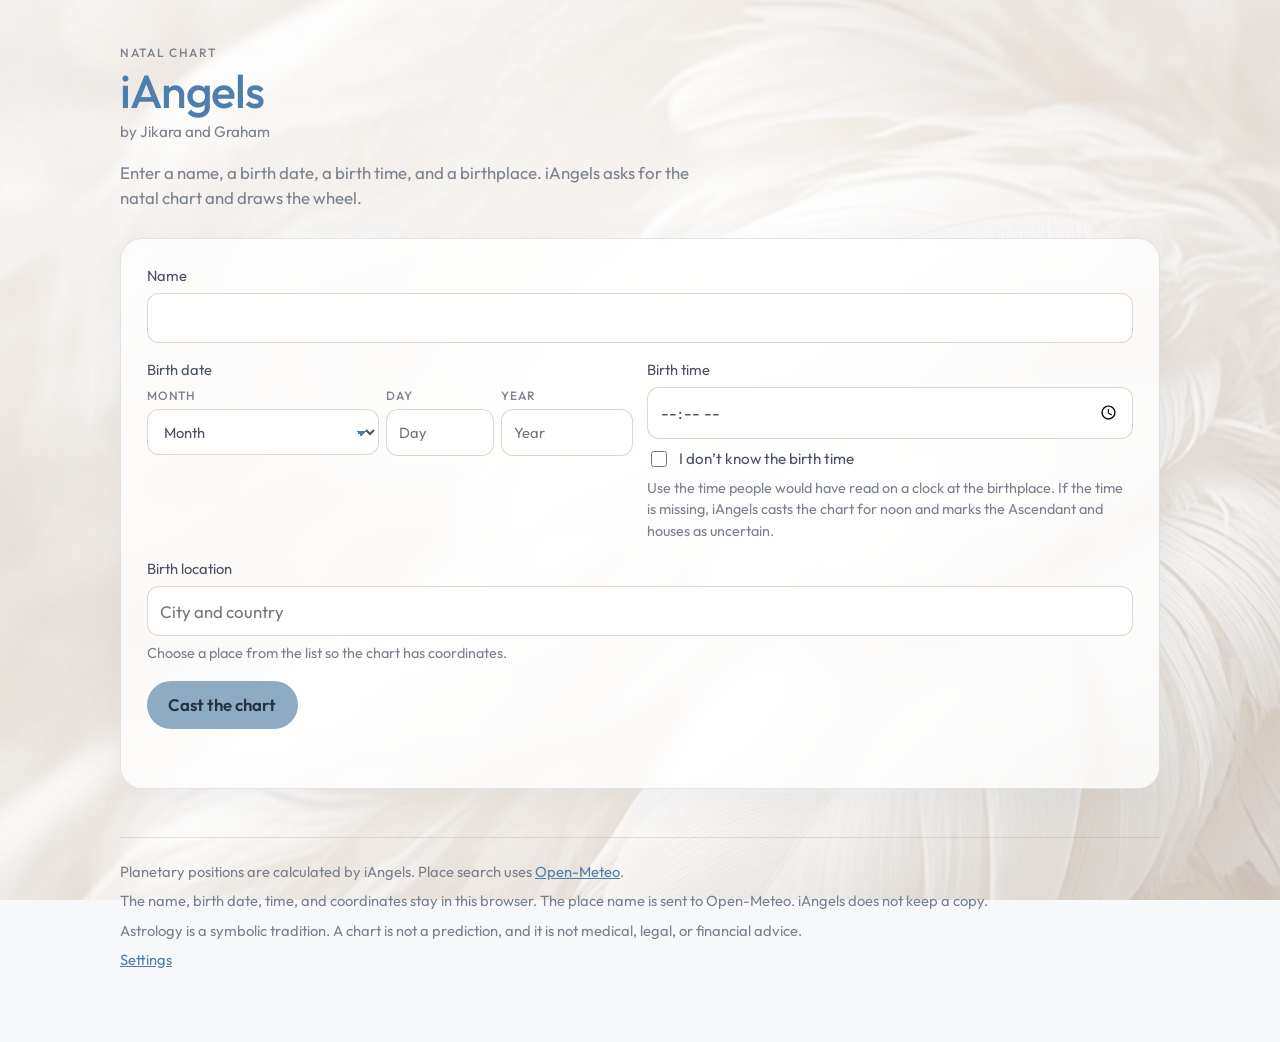
==== index.html @ 9ff57627 "Add eastern or western timing and a settings page. Western stays the default and keeps the seasonal " ====
<!DOCTYPE html>
<html lang="en">
<head>
  <meta charset="utf-8">
  <meta name="viewport" content="width=device-width, initial-scale=1">
  <title>iAngels</title>
  <meta name="description" content="iAngels casts a natal chart from a name, birth date, birth time, and birthplace.">
  <meta name="theme-color" content="#f7f8fa">
  <link rel="icon" href="favicon.svg" type="image/svg+xml">
  <link rel="preconnect" href="https://fonts.googleapis.com">
  <link rel="preconnect" href="https://fonts.gstatic.com" crossorigin>
  <link href="https://fonts.googleapis.com/css2?family=Outfit:wght@400;500;600&display=swap" rel="stylesheet">
  <link rel="stylesheet" href="styles.css">
</head>
<body>
  <div class="sky" aria-hidden="true"></div>
  <div class="page">
    <header class="mast">
      <p class="eyebrow">Natal chart</p>
      <h1>iAngels</h1>
      <p class="byline">by Jikara and Graham</p>
      <p class="lede">Enter a name, a birth date, a birth time, and a birthplace. iAngels asks for the natal chart and draws the wheel.</p>
    </header>

    <main>
      <form id="chart-form" class="panel no-print">
        <div class="field">
          <label for="name">Name</label>
          <input id="name" name="name" type="text" autocomplete="name" maxlength="80" required>
        </div>

        <div class="when">
          <div class="field">
            <div class="label" id="date-label">Birth date</div>
            <div class="date-parts" role="group" aria-labelledby="date-label">
              <label>
                <span>Month</span>
                <select id="month" name="month" autocomplete="bday-month" required>
                  <option value="">Month</option>
                  <option value="1">January</option>
                  <option value="2">February</option>
                  <option value="3">March</option>
                  <option value="4">April</option>
                  <option value="5">May</option>
                  <option value="6">June</option>
                  <option value="7">July</option>
                  <option value="8">August</option>
                  <option value="9">September</option>
                  <option value="10">October</option>
                  <option value="11">November</option>
                  <option value="12">December</option>
                </select>
              </label>
              <label>
                <span>Day</span>
                <input id="day" name="day" type="text" inputmode="numeric" autocomplete="bday-day" maxlength="2" placeholder="Day" required>
              </label>
              <label>
                <span>Year</span>
                <input id="year" name="year" type="text" inputmode="numeric" autocomplete="bday-year" maxlength="4" placeholder="Year" required>
              </label>
            </div>
          </div>
          <div class="field">
            <label for="time">Birth time</label>
            <input id="time" name="time" type="time" required>
            <label class="check" for="time-unknown">
              <input id="time-unknown" type="checkbox">
              <span>I don’t know the birth time</span>
            </label>
            <p class="hint">Use the time people would have read on a clock at the birthplace. If the time is missing, iAngels casts the chart for noon and marks the Ascendant and houses as uncertain.</p>
          </div>
        </div>

        <div class="field">
          <label for="place">Birth location</label>
          <div class="combo">
            <input id="place" name="place" type="search" autocomplete="off" role="combobox" aria-expanded="false" aria-controls="place-list" aria-autocomplete="list" placeholder="City and country" required>
            <ul id="place-list" class="place-list" role="listbox" hidden></ul>
          </div>
          <p class="hint" id="place-picked">Choose a place from the list so the chart has coordinates.</p>
        </div>

        <div class="actions">
          <button class="primary" type="submit" id="cast">Cast the chart</button>
        </div>
        <p id="status" class="status" role="status"></p>
      </form>

      <section id="reading" class="reading" hidden></section>
    </main>

    <footer>
      <p id="credit">Planetary positions are calculated by iAngels. Place search uses <a href="https://open-meteo.com/">Open-Meteo</a>.</p>
      <p id="privacy">The name, birth date, time, and coordinates stay in this browser. The place name is sent to Open-Meteo. iAngels does not keep a copy.</p>
      <p>Astrology is a symbolic tradition. A chart is not a prediction, and it is not medical, legal, or financial advice.</p>
      <p><a href="admin/">Settings</a></p>
    </footer>
  </div>
  <noscript>
    <p>iAngels needs JavaScript to request a chart.</p>
  </noscript>
  <script src="params.js"></script>
  <script src="settings.js"></script>
  <script src="astronomy.browser.min.js"></script>
  <script src="chart.js"></script>
  <script src="app.js"></script>
</body>
</html>
---- styles.css ----
/* Folded-wings theme. Calm blue, sans-serif, a faint feather photograph. */
:root {
  --sky: #f7f8fa;
  --cloud: rgba(255, 255, 255, 0.8);
  --ink: #4a5160;
  --ink-soft: #7a818c;
  --halo: #4d7eae;
  --halo-bright: #d5e4f0;
  --halo-deep: #8eabc4;
  --line: rgba(120, 130, 145, 0.2);
  --danger: #9a4540;
  --paper: #fffaf3;
  --blush: #f6e6de;
  --veil: rgba(255, 255, 255, 0.9);
  color-scheme: light;
}

* { box-sizing: border-box; }

[hidden] { display: none !important; }

html { scroll-behavior: smooth; }

body {
  margin: 0;
  min-height: 100vh;
  background: var(--sky);
  color: var(--ink);
  font-family: Outfit, "Avenir Next", "Segoe UI", sans-serif;
  font-size: 1.05rem;
  line-height: 1.5;
}

.sky {
  position: fixed;
  inset: 0;
  pointer-events: none;
  background:
    radial-gradient(ellipse at 50% 36%, rgba(255, 255, 255, 0.86) 0%, rgba(255, 255, 255, 0.42) 50%, rgba(255, 255, 255, 0.18) 100%),
    url("wings.jpg") center 40% / cover no-repeat;
}

.page {
  position: relative;
  width: min(1040px, calc(100% - 2rem));
  margin: 0 auto;
  padding: 2.75rem 0 4rem;
}

.mast { max-width: 40rem; margin-bottom: 1.75rem; }

.eyebrow {
  margin: 0 0 0.35rem;
  color: var(--ink-soft);
  letter-spacing: 0.14em;
  text-transform: uppercase;
  font-size: 0.75rem;
  font-weight: 500;
}

h1 {
  margin: 0;
  color: var(--halo);
  font-weight: 500;
  font-size: clamp(2.2rem, 6vw, 2.9rem);
  letter-spacing: -0.03em;
  line-height: 1;
}

.byline {
  margin: 0.45rem 0 0;
  color: var(--ink-soft);
  font-size: 0.95rem;
  font-weight: 400;
}

h2, h3, .sign-card h3 {
  font-weight: 500;
  letter-spacing: -0.02em;
  color: #3e4854;
}

.lede, .hint, figcaption, footer, .status {
  color: var(--ink-soft);
}

.lede { margin: 1rem 0 0; max-width: 38rem; }

.panel {
  background: var(--cloud);
  border: 1px solid var(--line);
  border-radius: 22px;
  padding: clamp(1.1rem, 2vw, 1.6rem);
  box-shadow: 0 12px 36px rgba(80, 100, 120, 0.06);
  backdrop-filter: blur(10px);
}

.field { margin: 0 0 1rem; position: relative; }

label,
.label {
  display: block;
  margin-bottom: 0.35rem;
  font-size: 0.92rem;
  color: var(--ink);
}

input[type="text"],
input[type="search"],
input[type="time"],
select {
  width: 100%;
  background: var(--veil);
  color: var(--ink);
  border: 1px solid rgba(141, 107, 56, 0.28);
  border-radius: 12px;
  padding: 0.72rem 0.75rem;
  font: inherit;
}

select {
  padding-right: 1.8rem;
  background-image:
    linear-gradient(45deg, transparent 50%, var(--halo) 50%),
    linear-gradient(135deg, var(--halo) 50%, transparent 50%);
  background-position: calc(100% - 1.05rem) 55%, calc(100% - 0.72rem) 55%;
  background-size: 0.32rem 0.32rem, 0.32rem 0.32rem;
  background-repeat: no-repeat;
}

.date-parts {
  display: grid;
  grid-template-columns: minmax(0, 1.5fr) minmax(4.2rem, 0.7fr) minmax(5rem, 0.85fr);
  gap: 0.45rem;
}

.date-parts label {
  margin: 0;
  min-width: 0;
}

.date-parts label span {
  display: block;
  margin-bottom: 0.28rem;
  color: var(--ink-soft);
  font-size: 0.75rem;
  font-weight: 500;
  letter-spacing: 0.08em;
  text-transform: uppercase;
}

input:focus-visible,
select:focus-visible,
button:focus-visible,
a:focus-visible {
  outline: 2px solid var(--halo);
  outline-offset: 2px;
}

.when {
  display: grid;
  grid-template-columns: 1fr 1fr;
  gap: 0.9rem;
}

.check {
  display: flex;
  gap: 0.55rem;
  align-items: center;
  margin-top: 0.55rem;
  font-size: 0.95rem;
}

.check input {
  width: 1rem;
  height: 1rem;
  accent-color: var(--halo);
}

.hint { margin: 0.45rem 0 0; font-size: 0.9rem; }

.combo { position: relative; }

.place-list {
  position: absolute;
  z-index: 5;
  left: 0;
  right: 0;
  top: calc(100% + 0.25rem);
  margin: 0;
  padding: 0.3rem;
  list-style: none;
  background: #fffdf9;
  border: 1px solid rgba(141, 107, 56, 0.28);
  border-radius: 14px;
  box-shadow: 0 16px 36px rgba(80, 100, 120, 0.1);
  max-height: 16rem;
  overflow: auto;
}

.place-list button {
  width: 100%;
  text-align: left;
  background: transparent;
  color: var(--ink);
  border: 0;
  border-radius: 10px;
  padding: 0.55rem 0.65rem;
  font: inherit;
  cursor: pointer;
}

.place-list button small {
  display: block;
  color: var(--ink-soft);
  font-size: 0.82rem;
}

.place-list button[aria-selected="true"],
.place-list button:hover {
  background: rgba(77, 126, 174, 0.14);
}

.place-note {
  margin: 0;
  padding: 0.55rem 0.65rem;
  color: var(--ink-soft);
}

.choices {
  display: grid;
  gap: 0.55rem;
  margin: 0 0 1.15rem;
  padding: 0;
  border: 0;
}

.choices legend {
  margin-bottom: 0.55rem;
  font-size: 0.92rem;
  color: var(--ink);
}

.choice {
  display: flex;
  gap: 0.7rem;
  align-items: flex-start;
  margin: 0;
  padding: 0.8rem 0.9rem;
  background: var(--veil);
  border: 1px solid rgba(141, 107, 56, 0.28);
  border-radius: 14px;
}

.choice input {
  width: 1rem;
  height: 1rem;
  margin-top: 0.28rem;
  accent-color: var(--halo);
}

.choice span { display: block; }

.choice strong {
  display: block;
  margin-bottom: 0.15rem;
  color: #3e4854;
  font-weight: 600;
}

.actions { margin-top: 0.4rem; display: flex; flex-wrap: wrap; gap: 0.8rem 1.2rem; align-items: center; }

.back-link { margin: 1.2rem 0 0; }

.primary {
  min-height: 2.8rem;
  padding: 0.7rem 1.35rem;
  background: #8eabc4;
  color: #243140;
  border: 0;
  border-radius: 999px;
  font: inherit;
  font-weight: 600;
  cursor: pointer;
  box-shadow: none;
}

.primary:hover { background: #7c9db8; }

.primary:disabled { opacity: 0.55; cursor: wait; }

.status { min-height: 1.3rem; margin: 0.8rem 0 0; }

.status.error { color: var(--danger); }

.reading {
  display: grid;
  gap: 2.4rem;
  margin-top: 2.6rem;
  min-width: 0;
}

.reading > * { min-width: 0; }

.reading h2 {
  margin: 0.15rem 0 0.4rem;
  max-width: 100%;
  font-size: clamp(1.7rem, 4vw, 2.3rem);
  line-height: 1.12;
  text-wrap: balance;
}

.reading-meta { margin: 0; color: var(--ink-soft); }

.warning {
  margin: 0.9rem 0 0;
  padding: 0.75rem 0.95rem;
  border-left: 3px solid var(--halo-deep);
  border-radius: 0 14px 14px 0;
  background: rgba(255, 248, 230, 0.82);
  color: var(--ink);
}

.big-three {
  display: grid;
  grid-template-columns: repeat(3, 1fr);
  gap: 1rem;
}

.sign-card {
  padding: 1.05rem 1rem 1.15rem;
  border: 1px solid var(--line);
  border-radius: 18px;
  background: rgba(255, 252, 247, 0.72);
  box-shadow: 0 10px 28px rgba(80, 100, 120, 0.06);
}

.sign-card .glyph {
  display: block;
  color: var(--halo);
  font-size: 1.8rem;
  line-height: 1;
}

.glyph, .sign-glyph, .planet-glyph {
  font-family: "Noto Sans Symbols 2", "Noto Sans Symbols", "Segoe UI Symbol", "DejaVu Sans", sans-serif;
}

.sign-card h3 {
  margin: 0.35rem 0 0.15rem;
  font-size: 1.7rem;
}

.sign-card .where { margin: 0 0 0.55rem; color: var(--halo); }

.sign-card p { margin: 0; }

.section h3 {
  margin: 0 0 0.7rem;
  font-size: 1.85rem;
}

.wheel-wrap {
  width: min(100%, 680px);
  margin: 0 auto;
  filter: drop-shadow(0 16px 28px rgba(140, 116, 74, 0.16));
}

.wheel-wrap svg { width: 100%; height: auto; display: block; }

.wheel-wrap text { font-family: Outfit, sans-serif; }

.sign-glyph { fill: #3a3126; font-size: 18px; }

.planet-glyph { fill: #2a231b; font-size: 16px; }

.planet-rx { fill: #8a3f28; }

.wheel-paper { fill: var(--paper); }

.sign-fire { fill: #f6e4d8; }

.sign-earth { fill: #e7ead8; }

.sign-air { fill: #e8e6f4; }

.sign-water { fill: #e3eef6; }

.wheel-line, .tick { stroke: #3a3126; fill: none; }

.wheel-line { stroke-width: 1; }

.tick { stroke-width: 1; }

.tick-major { stroke-width: 1.4; }

.house-line { stroke: rgba(42, 35, 27, 0.45); stroke-width: 1; }

.aspect { stroke-width: 1.35; }

.aspect-trine { stroke: #2f6b52; }

.aspect-sextile { stroke: #3e5c6e; }

.aspect-square { stroke: #9a4032; }

.aspect-opposition { stroke: #6e4560; }

.angle-label {
  fill: #6a5730;
  font-size: 11px;
  letter-spacing: 0.08em;
}

.house-num { fill: #6d6256; font-size: 11px; }

.hub { fill: var(--paper); stroke: #3a3126; stroke-width: 1; }

.hub-initials {
  fill: #2a231b;
  font-family: Outfit, "Segoe UI", sans-serif;
}

.legend {
  display: flex;
  flex-wrap: wrap;
  gap: 0.45rem 1.1rem;
  margin: 0.9rem 0 0;
  padding: 0;
  list-style: none;
  color: var(--ink-soft);
  font-size: 0.92rem;
}

.swatch {
  display: inline-block;
  width: 1.15rem;
  height: 0.16rem;
  margin-right: 0.35rem;
  vertical-align: middle;
}

.swatch.trine { background: #2f6b52; }
.swatch.sextile { background: #7f9aab; }
.swatch.square { background: #c46a58; }
.swatch.opposition { background: #b184a4; }

figcaption { margin-top: 0.85rem; }

.angles {
  display: grid;
  grid-template-columns: repeat(4, 1fr);
  gap: 0.85rem;
  margin-bottom: 0.9rem;
}

.angles h4 {
  margin: 0;
  font-family: Outfit, sans-serif;
  font-weight: 500;
  font-size: 0.75rem;
  letter-spacing: 0.08em;
  text-transform: uppercase;
  color: var(--ink-soft);
}

.angles p {
  margin: 0.2rem 0 0;
  font-family: Outfit, "Segoe UI", sans-serif;
  font-size: 1.25rem;
  color: var(--ink);
}

.ruler { margin: 0; }

.balance {
  display: grid;
  grid-template-columns: 1fr 1fr;
  gap: 1.25rem 2rem;
}

.balance h4 {
  margin: 0 0 0.45rem;
  font-family: Outfit, sans-serif;
  font-weight: 500;
  font-size: 0.78rem;
  letter-spacing: 0.08em;
  text-transform: uppercase;
  color: var(--ink-soft);
}

.summary { margin: 0 0 1rem; }

.meter-row {
  display: grid;
  grid-template-columns: 6.2rem 1fr 2rem;
  gap: 0.6rem;
  align-items: center;
  margin: 0.35rem 0;
}

.track {
  height: 0.42rem;
  background: rgba(141, 107, 56, 0.12);
  border-radius: 999px;
  overflow: hidden;
}

.fill { display: block; height: 100%; }

.fill.fire { background: #c46a45; }
.fill.earth { background: #8a8f58; }
.fill.air { background: #c4bdd4; }
.fill.water { background: #6e9aa0; }
.fill.cardinal { background: var(--halo-deep); }
.fill.fixed { background: #d9d0c0; }
.fill.mutable { background: #6e9aa0; }

.houses {
  display: grid;
  grid-template-columns: 1fr 1fr;
  gap: 0.15rem 1.5rem;
  margin: 0;
}

.houses div {
  display: grid;
  grid-template-columns: 3rem 1fr;
  gap: 0.7rem;
  padding: 0.45rem 0;
  border-bottom: 1px solid var(--line);
}

.houses dt { color: var(--halo); }

.houses dd { margin: 0; }

.table-wrap { overflow-x: auto; }

table { width: 100%; border-collapse: collapse; }

th, td {
  text-align: left;
  padding: 0.55rem 0.45rem;
  border-bottom: 1px solid var(--line);
  vertical-align: baseline;
}

th {
  font-size: 0.75rem;
  letter-spacing: 0.08em;
  text-transform: uppercase;
  font-weight: 500;
  color: var(--ink-soft);
}

.aspect-tools {
  display: flex;
  justify-content: space-between;
  gap: 1rem;
  align-items: end;
  flex-wrap: wrap;
}

.aspect-tools h3 { margin: 0; }

.tabs {
  display: flex;
  flex-wrap: wrap;
  gap: 0.4rem;
  margin-bottom: 0.9rem;
}

.tabs button {
  background: rgba(255, 252, 247, 0.55);
  color: var(--ink-soft);
  border: 1px solid var(--line);
  border-radius: 999px;
  padding: 0.45rem 0.85rem;
  font: inherit;
  cursor: pointer;
}

.tabs button[aria-selected="true"] {
  color: #243140;
  background: #8eabc4;
  border-color: transparent;
}

.prose p { margin: 0 0 0.8rem; }

.prose p:last-child { margin-bottom: 0; }

.note { margin: 0 0 0.8rem; color: var(--ink-soft); }

.key-dates, .events { list-style: none; margin: 1rem 0 0; padding: 0; }

.key-dates li, .events li {
  padding: 0.75rem 0;
  border-top: 1px solid var(--line);
}

.key-dates time, .events time {
  display: block;
  color: var(--halo);
  font-size: 0.85rem;
}

.key-dates strong, .events h4 {
  display: block;
  margin: 0.15rem 0;
  font-family: Outfit, "Segoe UI", sans-serif;
  font-weight: 520;
  font-size: 1.08rem;
  color: #3e4854;
}

.events h4 { margin-bottom: 0.25rem; }

.events p, .key-dates p { margin: 0; }

.text-button {
  background: none;
  border: 0;
  padding: 0;
  color: var(--halo);
  font: inherit;
  cursor: pointer;
  text-decoration: underline;
  text-underline-offset: 0.18em;
}

footer {
  margin-top: 3rem;
  padding-top: 1rem;
  border-top: 1px solid var(--line);
  font-size: 0.92rem;
}

footer p { margin: 0.45rem 0; }

a { color: var(--halo); }
a:hover { color: #243140; }

::selection {
  background: var(--halo-bright);
  color: #243140;
}

@media (max-width: 760px) {
  .when, .big-three, .balance, .houses, .angles {
    grid-template-columns: 1fr;
  }
  .angles { grid-template-columns: 1fr 1fr; }
  .primary { width: 100%; }
}

@media (prefers-reduced-motion: reduce) {
  html { scroll-behavior: auto; }
}

@media print {
  body { background: white; color: #1c1915; }
  .sky, .no-print { display: none !important; }
  .page { width: auto; padding: 0; }
  .panel, .sign-card { box-shadow: none; background: white; }
  a { color: inherit; }
  .sign-card, th, td, .houses div, .events li { border-color: #ddd; }
  .hint, figcaption, .note, .lede, footer, .status { color: #444; }
}
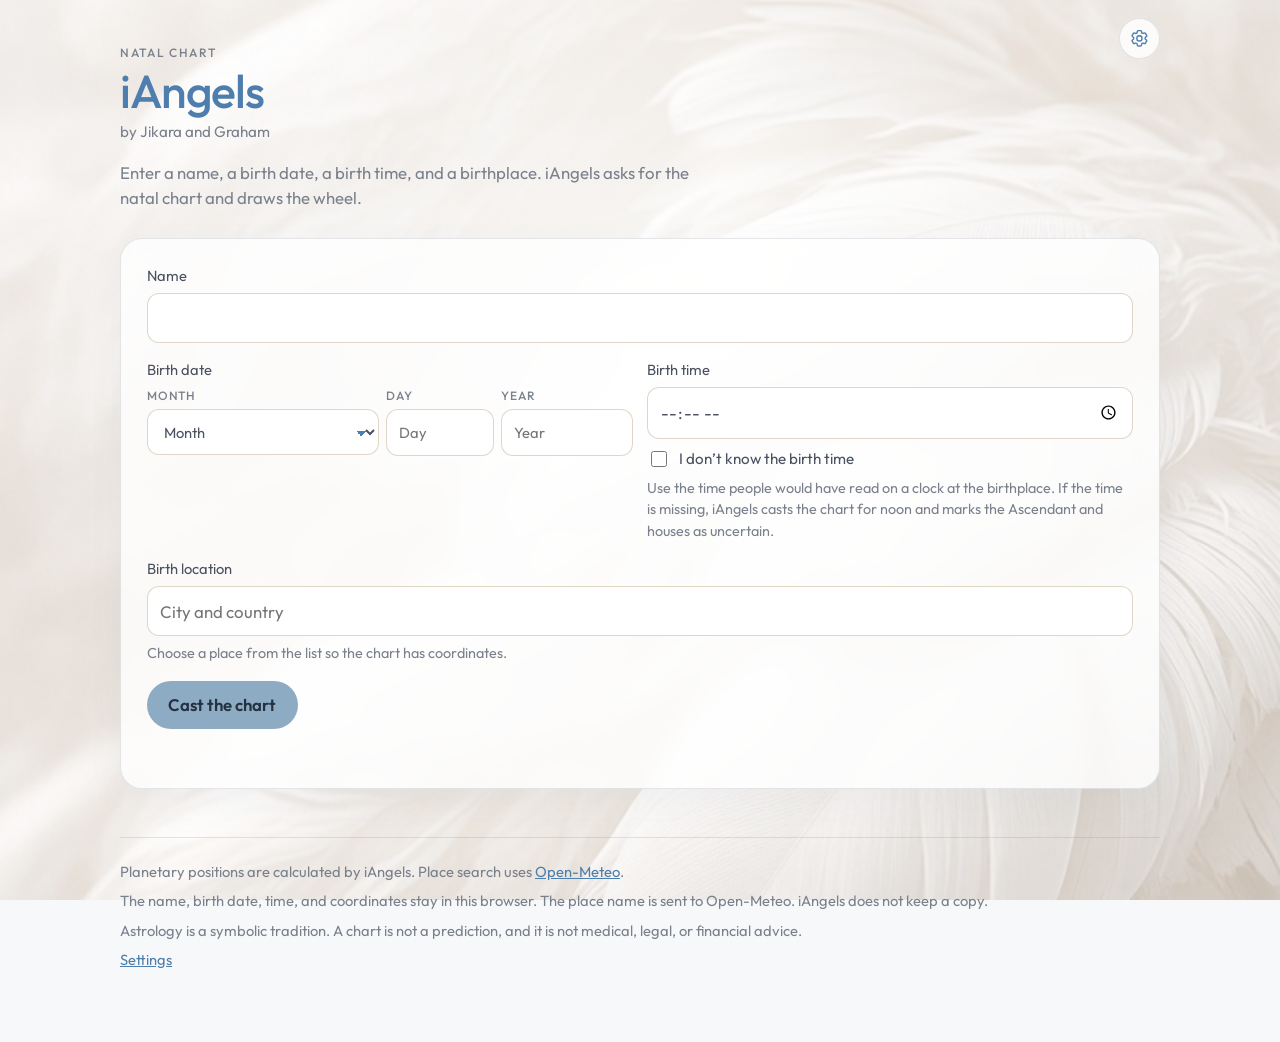
==== commit ba330c86: "Add a settings gear at the top right of the front page. The control opens the settings page. It stay" ====
--- a/index.html
+++ b/index.html
@@ -15,6 +15,12 @@
 <body>
   <div class="sky" aria-hidden="true"></div>
   <div class="page">
+    <a class="settings-link no-print" href="admin/" aria-label="Settings">
+      <svg viewBox="0 0 24 24" aria-hidden="true">
+        <path fill="none" stroke="currentColor" stroke-width="1.6" stroke-linecap="round" stroke-linejoin="round" d="M9.6 3.9c.1-.5.6-.9 1.1-.9h2.6c.6 0 1 .4 1.1.9l.2 1.3c.1.4.3.7.7.9.3.2.7.2 1.1.1l1.2-.4c.5-.2 1.1 0 1.4.5l1.3 2.2c.3.5.1 1.1-.3 1.4l-1 .8c-.3.2-.4.6-.4 1v.3c0 .4.1.7.4 1l1 .8c.4.4.5 1 .3 1.4l-1.3 2.2c-.3.5-.9.7-1.4.5l-1.2-.4c-.4-.2-.8-.1-1.1.1-.3.2-.6.5-.7.9l-.2 1.3c-.1.5-.5.9-1.1.9h-2.6c-.6 0-1-.4-1.1-.9l-.2-1.3c-.1-.4-.3-.7-.7-.9-.3-.2-.7-.2-1.1-.1l-1.2.4c-.5.2-1.1 0-1.4-.5l-1.3-2.2c-.3-.5-.1-1.1.3-1.4l1-.8c.3-.2.4-.6.4-1v-.3c0-.4-.1-.7-.4-1l-1-.8c-.4-.4-.5-1-.3-1.4l1.3-2.2c.3-.5.9-.7 1.4-.5l1.2.4c.4.2.8.1 1.1-.1.3-.2.6-.5.7-.9l.2-1.3Z"/>
+        <circle cx="12" cy="12" r="3" fill="none" stroke="currentColor" stroke-width="1.6"/>
+      </svg>
+    </a>
     <header class="mast">
       <p class="eyebrow">Natal chart</p>
       <h1>iAngels</h1>
--- a/styles.css
+++ b/styles.css
@@ -49,6 +49,25 @@
 
 .mast { max-width: 40rem; margin-bottom: 1.75rem; }
 
+.settings-link {
+  position: absolute;
+  top: 1.15rem;
+  right: 0;
+  display: grid;
+  place-items: center;
+  width: 2.55rem;
+  height: 2.55rem;
+  border-radius: 999px;
+  color: var(--halo);
+  background: rgba(255, 255, 255, 0.82);
+  border: 1px solid var(--line);
+  text-decoration: none;
+}
+
+.settings-link svg { width: 1.3rem; height: 1.3rem; }
+
+.settings-link:hover { background: #fff; color: #3d6794; }
+
 .eyebrow {
   margin: 0 0 0.35rem;
   color: var(--ink-soft);
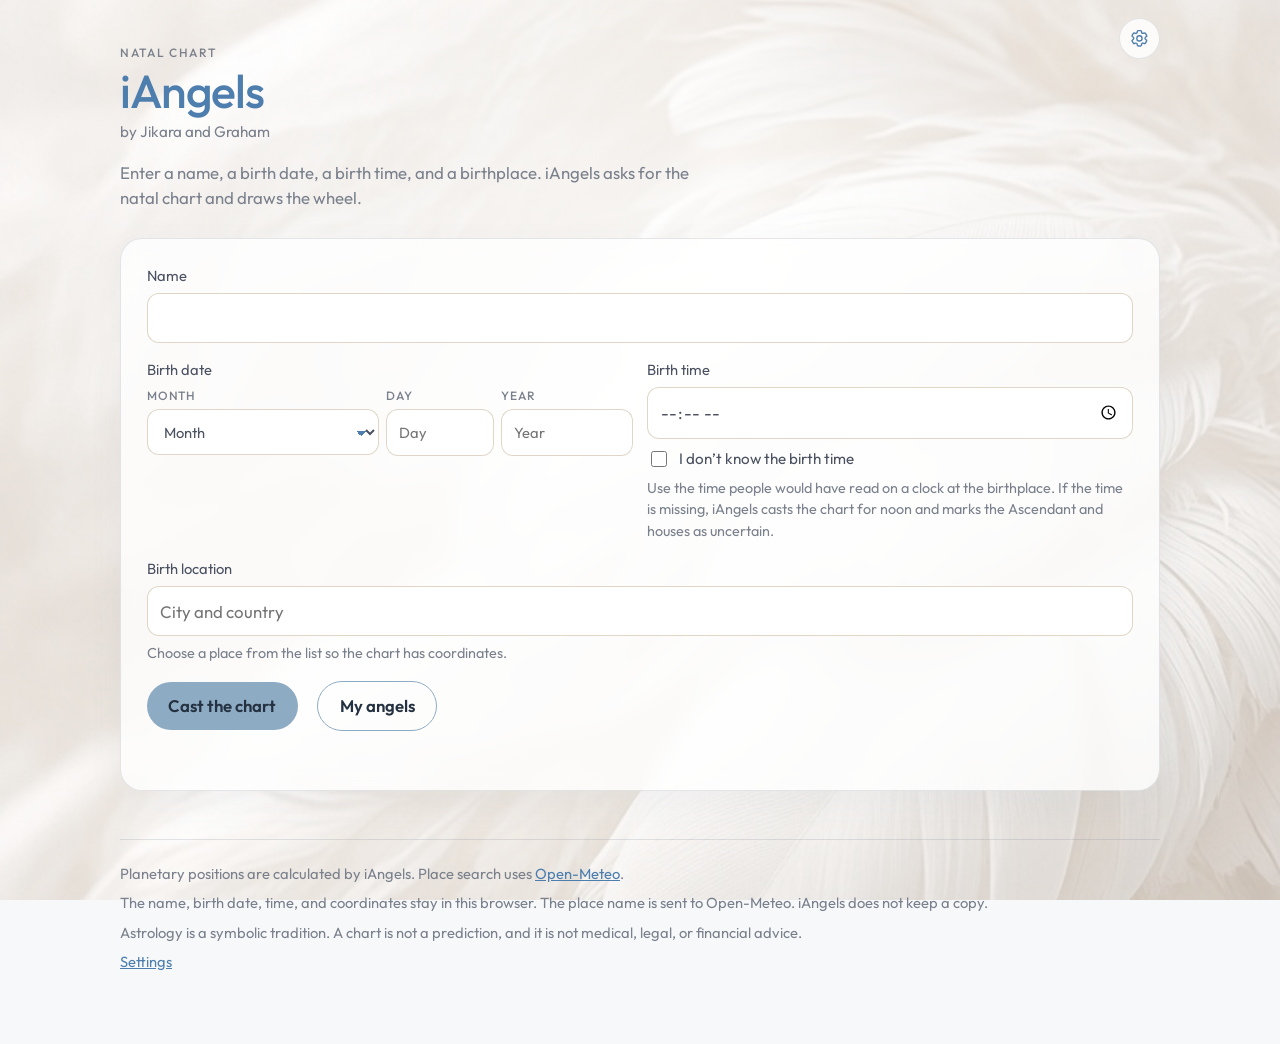
==== commit 341c50e4: "Show the three angels for the current date and time. My angels reads the spreadsheet from angels.jso" ====
--- a/index.html
+++ b/index.html
@@ -89,10 +89,12 @@
 
         <div class="actions">
           <button class="primary" type="submit" id="cast">Cast the chart</button>
+          <button class="secondary" type="button" id="my-angels">My angels</button>
         </div>
         <p id="status" class="status" role="status"></p>
       </form>
 
+      <section id="angels" class="reading" hidden></section>
       <section id="reading" class="reading" hidden></section>
     </main>
 
@@ -110,6 +112,7 @@
   <script src="settings.js"></script>
   <script src="astronomy.browser.min.js"></script>
   <script src="chart.js"></script>
+  <script src="angels.js"></script>
   <script src="app.js"></script>
 </body>
 </html>
--- a/styles.css
+++ b/styles.css
@@ -308,7 +308,41 @@
 
 .primary:disabled { opacity: 0.55; cursor: wait; }
 
+.secondary {
+  min-height: 2.8rem;
+  padding: 0.7rem 1.35rem;
+  background: transparent;
+  color: #243140;
+  border: 1px solid #8eabc4;
+  border-radius: 999px;
+  font: inherit;
+  font-weight: 600;
+  cursor: pointer;
+}
+
+.secondary:hover { background: rgba(142, 171, 196, 0.28); }
+
+.angel-card h3 { margin-top: 0.2rem; }
+
+.angel-card .number { margin: 0 0 0.35rem; color: var(--halo); }
+
+.angel-card .oil { margin-top: 0.45rem; }
+
+.angel-pair + .angel-pair { margin-top: 1rem; padding-top: 1rem; border-top: 1px solid var(--line); }
+
 .status { min-height: 1.3rem; margin: 0.8rem 0 0; }
+
+.timing-read { container-type: inline-size; }
+
+.timing-sheet {
+  display: block;
+  width: 100%;
+  height: calc(100cqw * 297 / 210 + 3rem);
+  margin: 0.4rem 0 0.2rem;
+  border: 1px solid var(--line);
+  border-radius: 14px;
+  background: #fff;
+}
 
 .status.error { color: var(--danger); }
 
@@ -671,7 +705,7 @@
     grid-template-columns: 1fr;
   }
   .angles { grid-template-columns: 1fr 1fr; }
-  .primary { width: 100%; }
+  .primary, .secondary { width: 100%; }
 }
 
 @media (prefers-reduced-motion: reduce) {
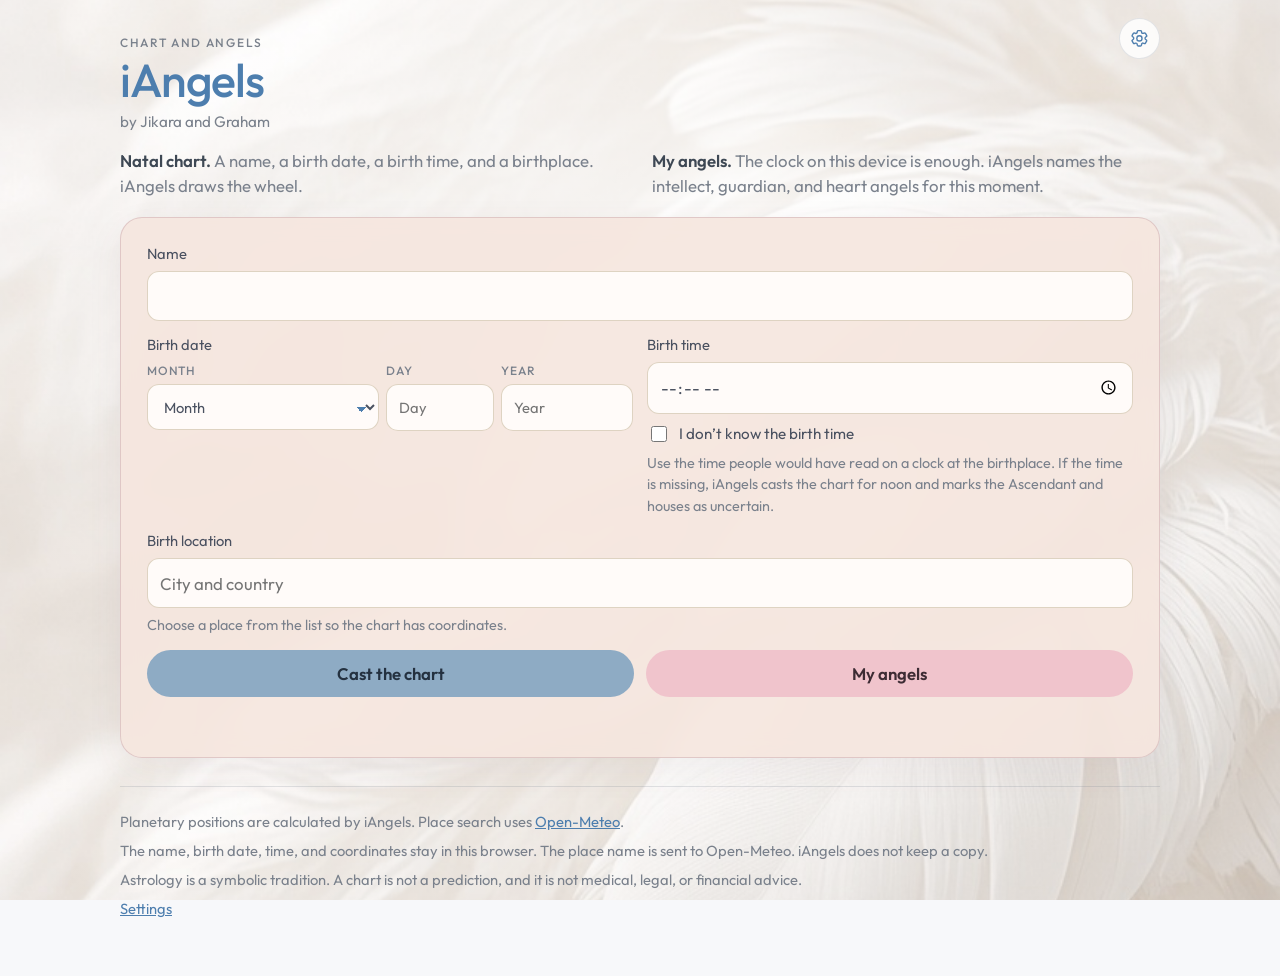
==== commit 131f8b88: "Give the chart and the angels equal weight on the opening page. The form takes a warm fill, and My a" ====
--- a/index.html
+++ b/index.html
@@ -4,7 +4,7 @@
   <meta charset="utf-8">
   <meta name="viewport" content="width=device-width, initial-scale=1">
   <title>iAngels</title>
-  <meta name="description" content="iAngels casts a natal chart from a name, birth date, birth time, and birthplace.">
+  <meta name="description" content="iAngels casts a natal chart, and names the intellect, guardian, and heart angels for this moment.">
   <meta name="theme-color" content="#f7f8fa">
   <link rel="icon" href="favicon.svg" type="image/svg+xml">
   <link rel="preconnect" href="https://fonts.googleapis.com">
@@ -22,10 +22,13 @@
       </svg>
     </a>
     <header class="mast">
-      <p class="eyebrow">Natal chart</p>
+      <p class="eyebrow">Chart and angels</p>
       <h1>iAngels</h1>
       <p class="byline">by Jikara and Graham</p>
-      <p class="lede">Enter a name, a birth date, a birth time, and a birthplace. iAngels asks for the natal chart and draws the wheel.</p>
+      <div class="ways">
+        <p><strong>Natal chart.</strong> A name, a birth date, a birth time, and a birthplace. iAngels draws the wheel.</p>
+        <p><strong>My angels.</strong> The clock on this device is enough. iAngels names the intellect, guardian, and heart angels for this moment.</p>
+      </div>
     </header>
 
     <main>
--- a/styles.css
+++ b/styles.css
@@ -44,10 +44,10 @@
   position: relative;
   width: min(1040px, calc(100% - 2rem));
   margin: 0 auto;
-  padding: 2.75rem 0 4rem;
-}
-
-.mast { max-width: 40rem; margin-bottom: 1.75rem; }
+  padding: 2.1rem 0 3rem;
+}
+
+.mast { margin-bottom: 1.15rem; }
 
 .settings-link {
   position: absolute;
@@ -105,16 +105,33 @@
 
 .lede { margin: 1rem 0 0; max-width: 38rem; }
 
+.ways {
+  display: grid;
+  grid-template-columns: 1fr 1fr;
+  gap: 0.35rem 1.5rem;
+  margin-top: 0.9rem;
+}
+
+.ways p {
+  margin: 0;
+  color: var(--ink-soft);
+}
+
+.ways strong {
+  color: #3e4854;
+  font-weight: 600;
+}
+
 .panel {
-  background: var(--cloud);
-  border: 1px solid var(--line);
+  background: rgba(246, 230, 222, 0.9);
+  border: 1px solid rgba(176, 132, 142, 0.32);
   border-radius: 22px;
   padding: clamp(1.1rem, 2vw, 1.6rem);
-  box-shadow: 0 12px 36px rgba(80, 100, 120, 0.06);
+  box-shadow: 0 12px 36px rgba(120, 90, 96, 0.07);
   backdrop-filter: blur(10px);
 }
 
-.field { margin: 0 0 1rem; position: relative; }
+.field { margin: 0 0 0.8rem; position: relative; }
 
 label,
 .label {
@@ -129,7 +146,7 @@
 input[type="time"],
 select {
   width: 100%;
-  background: var(--veil);
+  background: rgba(255, 252, 250, 0.96);
   color: var(--ink);
   border: 1px solid rgba(141, 107, 56, 0.28);
   border-radius: 12px;
@@ -287,7 +304,10 @@
   font-weight: 600;
 }
 
-.actions { margin-top: 0.4rem; display: flex; flex-wrap: wrap; gap: 0.8rem 1.2rem; align-items: center; }
+.actions { margin-top: 0.2rem; display: flex; flex-wrap: wrap; gap: 0.7rem; align-items: stretch; }
+
+.actions .primary,
+.actions .secondary { flex: 1 1 12rem; }
 
 .back-link { margin: 1.2rem 0 0; }
 
@@ -311,16 +331,16 @@
 .secondary {
   min-height: 2.8rem;
   padding: 0.7rem 1.35rem;
-  background: transparent;
-  color: #243140;
-  border: 1px solid #8eabc4;
+  background: #f0c4cc;
+  color: #3d2c34;
+  border: 0;
   border-radius: 999px;
   font: inherit;
   font-weight: 600;
   cursor: pointer;
 }
 
-.secondary:hover { background: rgba(142, 171, 196, 0.28); }
+.secondary:hover { background: #e4b3bd; }
 
 .angel-card h3 { margin-top: 0.2rem; }
 
@@ -684,7 +704,7 @@
 }
 
 footer {
-  margin-top: 3rem;
+  margin-top: 1.8rem;
   padding-top: 1rem;
   border-top: 1px solid var(--line);
   font-size: 0.92rem;
@@ -701,7 +721,7 @@
 }
 
 @media (max-width: 760px) {
-  .when, .big-three, .balance, .houses, .angles {
+  .when, .big-three, .balance, .houses, .angles, .ways {
     grid-template-columns: 1fr;
   }
   .angles { grid-template-columns: 1fr 1fr; }
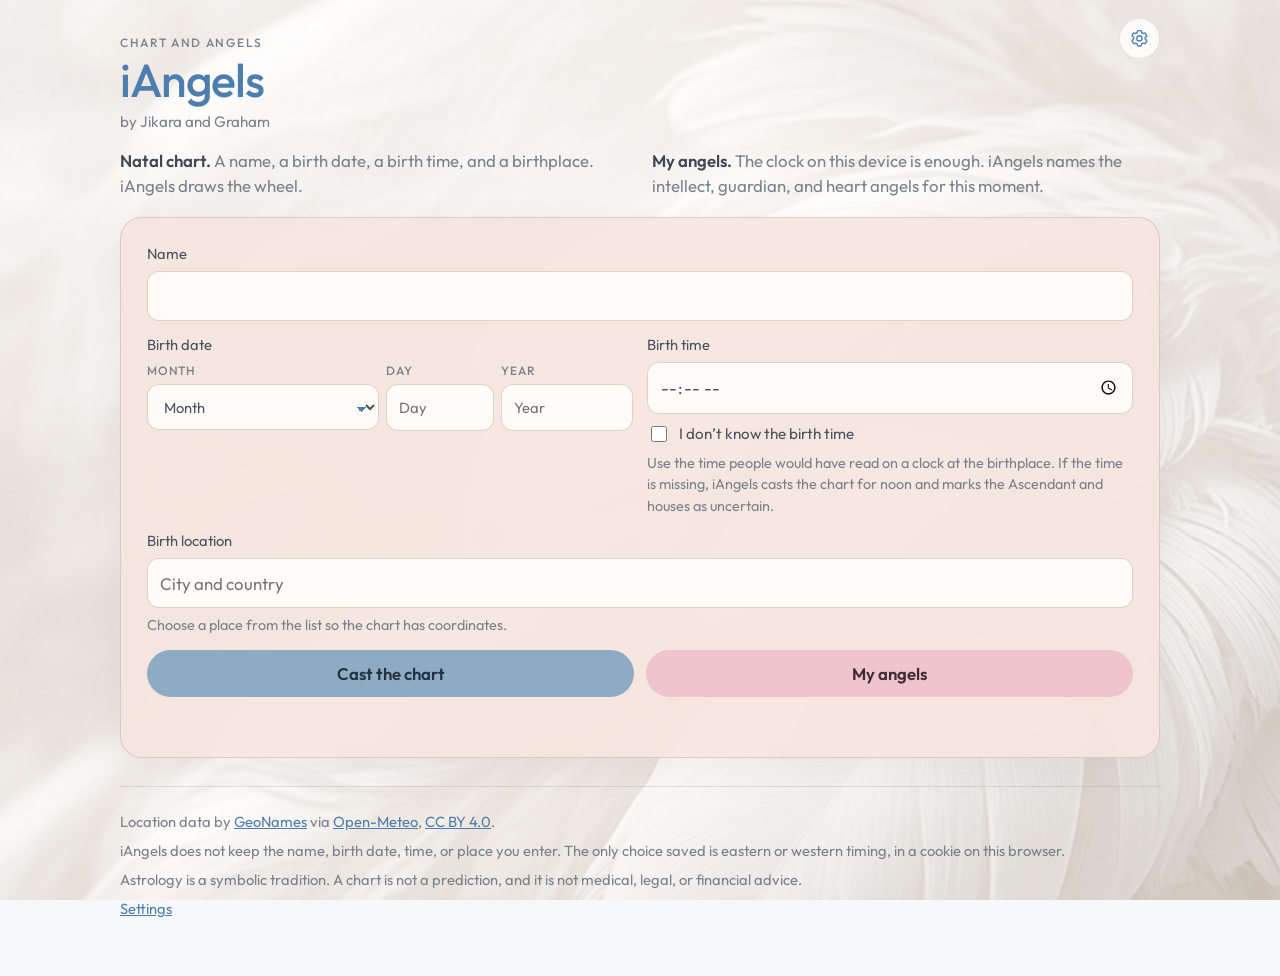
==== commit 84400c3b: "Say that iAngels keeps only the timing choice. The place-list credit stays because that data licence" ====
--- a/index.html
+++ b/index.html
@@ -102,8 +102,8 @@
     </main>
 
     <footer>
-      <p id="credit">Planetary positions are calculated by iAngels. Place search uses <a href="https://open-meteo.com/">Open-Meteo</a>.</p>
-      <p id="privacy">The name, birth date, time, and coordinates stay in this browser. The place name is sent to Open-Meteo. iAngels does not keep a copy.</p>
+      <p id="credit">Location data by <a href="https://www.geonames.org/">GeoNames</a> via <a href="https://open-meteo.com/">Open-Meteo</a>, <a href="https://creativecommons.org/licenses/by/4.0/">CC BY 4.0</a>.</p>
+      <p id="privacy">iAngels does not keep the name, birth date, time, or place you enter. The only choice saved is eastern or western timing, in a cookie on this browser.</p>
       <p>Astrology is a symbolic tradition. A chart is not a prediction, and it is not medical, legal, or financial advice.</p>
       <p><a href="admin/">Settings</a></p>
     </footer>
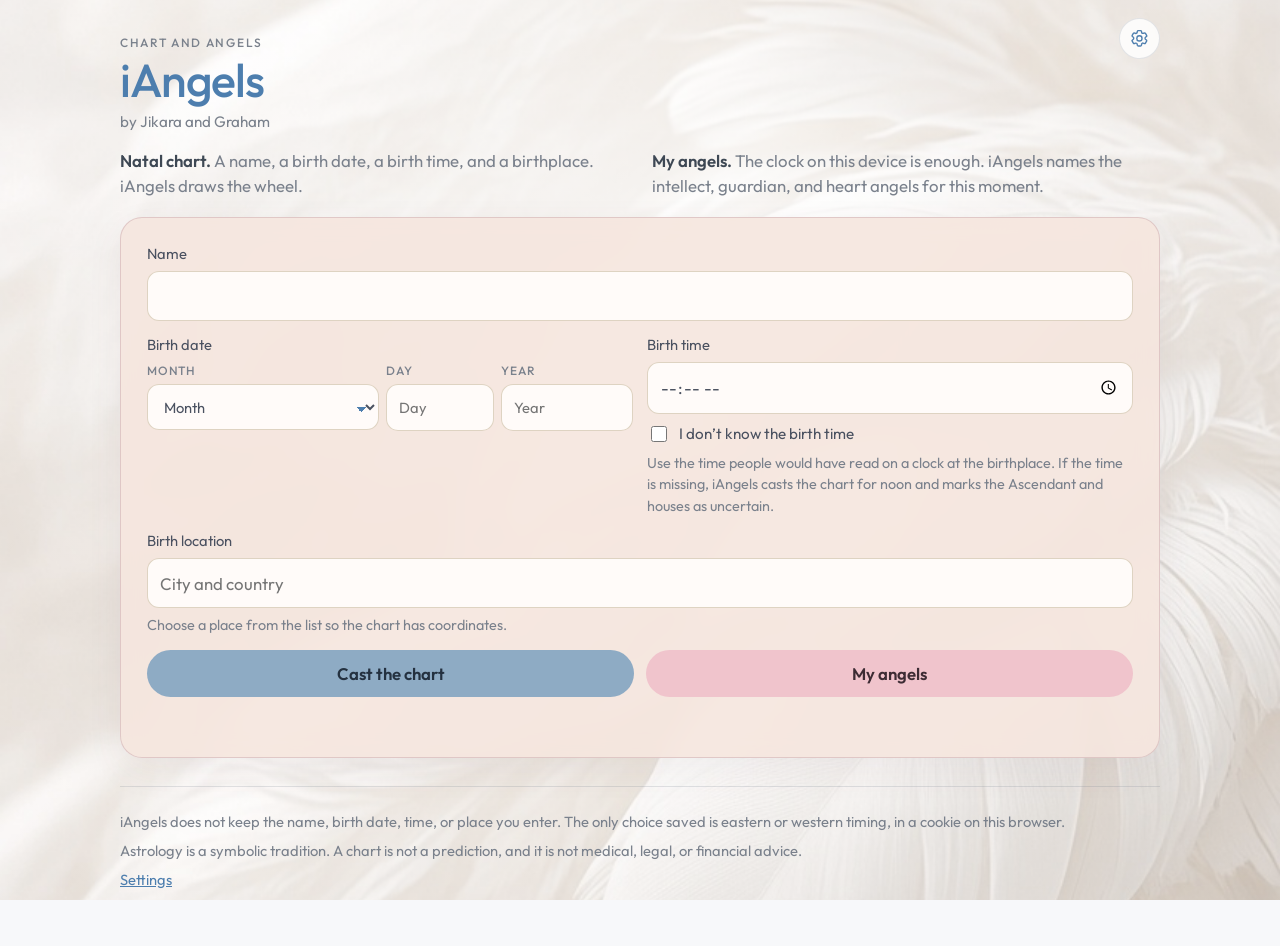
==== commit 773cbd65: "Move the place-data credit to the settings page. The front page no longer names the location service" ====
--- a/index.html
+++ b/index.html
@@ -102,7 +102,6 @@
     </main>
 
     <footer>
-      <p id="credit">Location data by <a href="https://www.geonames.org/">GeoNames</a> via <a href="https://open-meteo.com/">Open-Meteo</a>, <a href="https://creativecommons.org/licenses/by/4.0/">CC BY 4.0</a>.</p>
       <p id="privacy">iAngels does not keep the name, birth date, time, or place you enter. The only choice saved is eastern or western timing, in a cookie on this browser.</p>
       <p>Astrology is a symbolic tradition. A chart is not a prediction, and it is not medical, legal, or financial advice.</p>
       <p><a href="admin/">Settings</a></p>
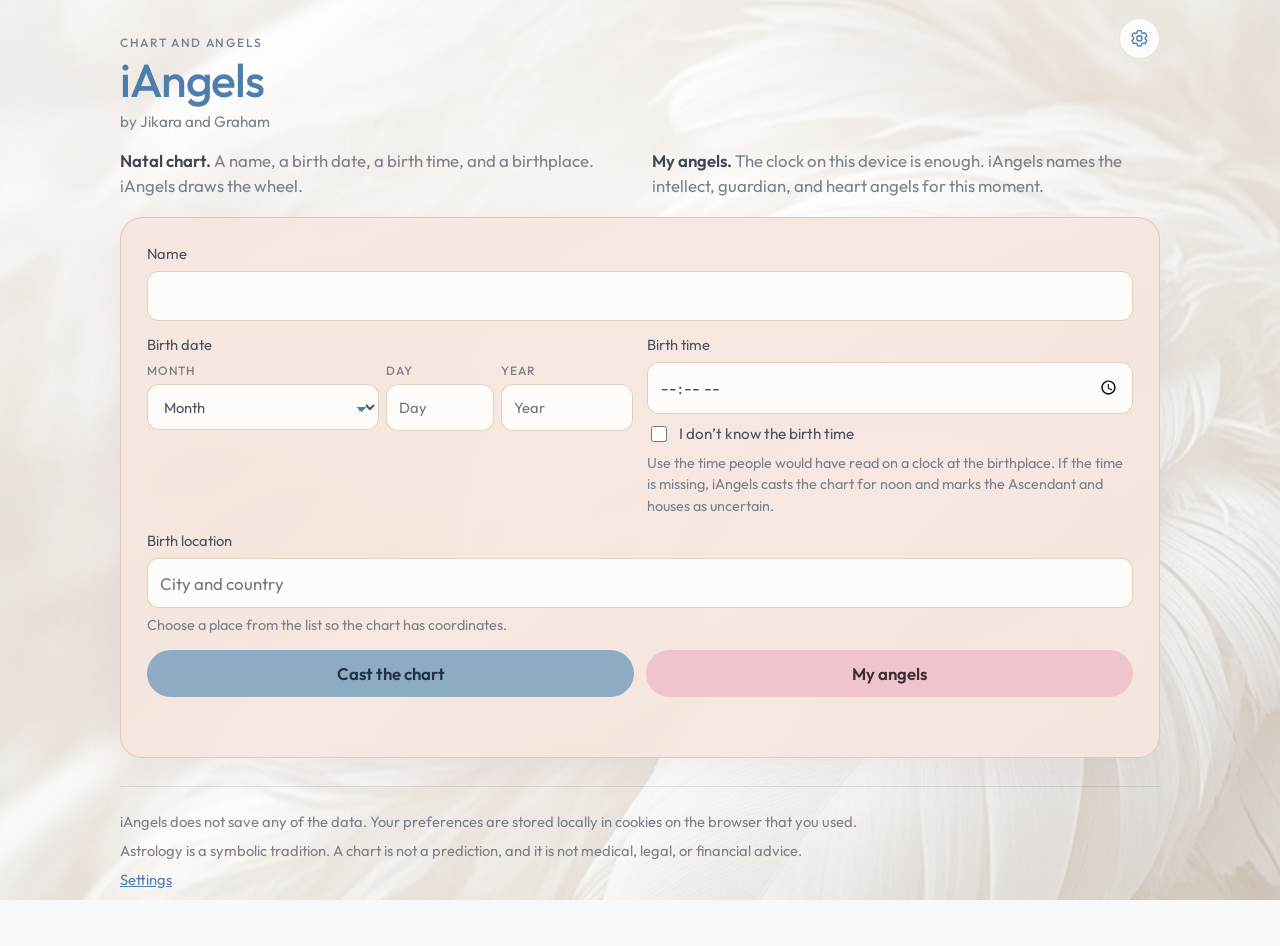
==== commit c357707c: "Remember the natal details in a cookie on this browser. iAngels still keeps nothing of its own. The " ====
--- a/index.html
+++ b/index.html
@@ -102,7 +102,7 @@
     </main>
 
     <footer>
-      <p id="privacy">iAngels does not keep the name, birth date, time, or place you enter. The only choice saved is eastern or western timing, in a cookie on this browser.</p>
+      <p id="privacy">iAngels does not save any of the data. Your preferences are stored locally in cookies on the browser that you used.</p>
       <p>Astrology is a symbolic tradition. A chart is not a prediction, and it is not medical, legal, or financial advice.</p>
       <p><a href="admin/">Settings</a></p>
     </footer>
--- a/styles.css
+++ b/styles.css
@@ -352,12 +352,10 @@
 
 .status { min-height: 1.3rem; margin: 0.8rem 0 0; }
 
-.timing-read { container-type: inline-size; }
-
 .timing-sheet {
   display: block;
   width: 100%;
-  height: calc(100cqw * 297 / 210 + 3rem);
+  height: auto;
   margin: 0.4rem 0 0.2rem;
   border: 1px solid var(--line);
   border-radius: 14px;
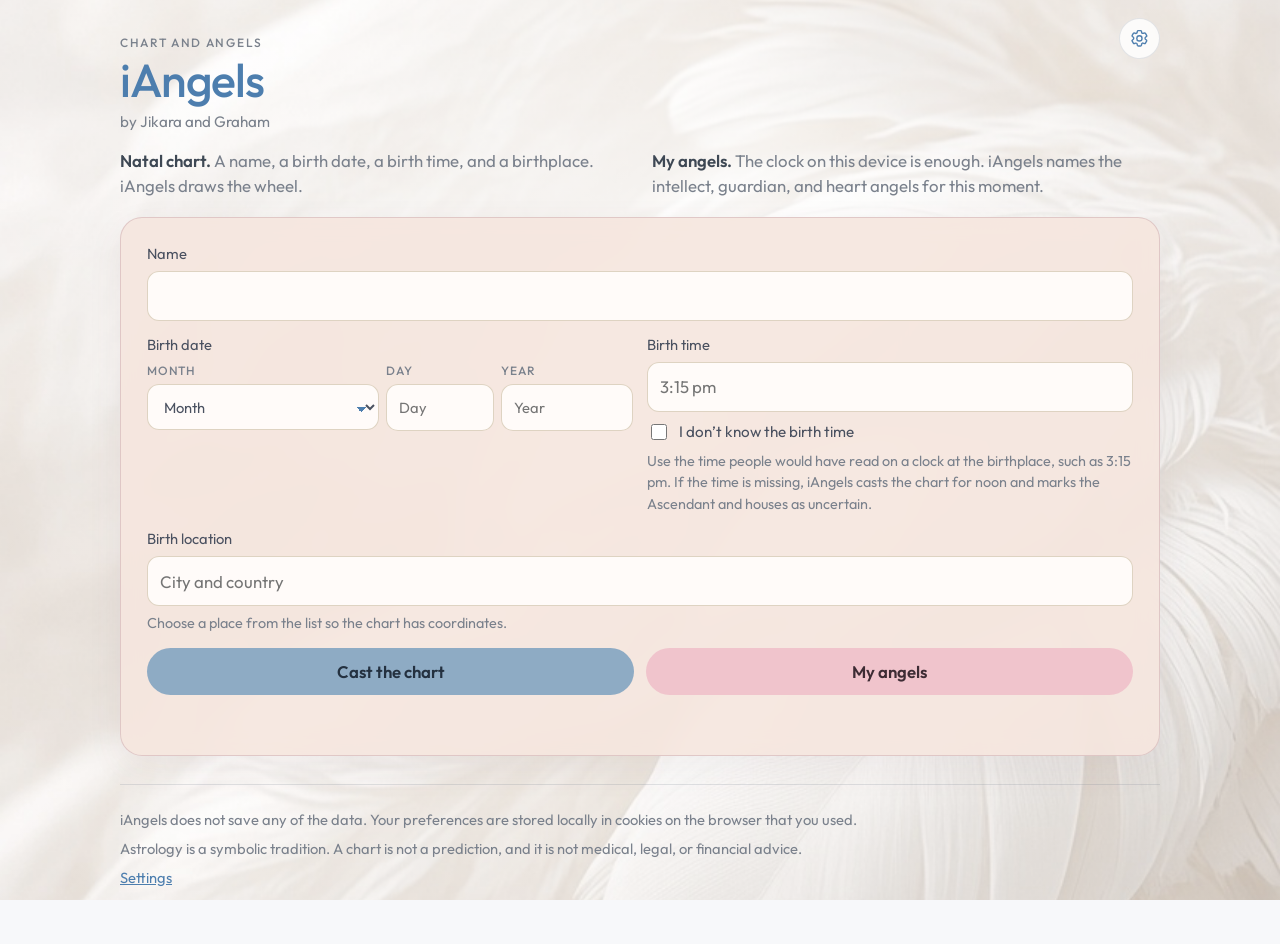
==== commit ee853992: "Accept a birth time written as 3:15 pm. The browser clock control showed Invalid Date for an afterno" ====
--- a/index.html
+++ b/index.html
@@ -72,12 +72,12 @@
           </div>
           <div class="field">
             <label for="time">Birth time</label>
-            <input id="time" name="time" type="time" required>
+            <input id="time" name="time" type="text" inputmode="text" autocomplete="off" placeholder="3:15 pm" maxlength="20" required>
             <label class="check" for="time-unknown">
               <input id="time-unknown" type="checkbox">
               <span>I don’t know the birth time</span>
             </label>
-            <p class="hint">Use the time people would have read on a clock at the birthplace. If the time is missing, iAngels casts the chart for noon and marks the Ascendant and houses as uncertain.</p>
+            <p class="hint">Use the time people would have read on a clock at the birthplace, such as 3:15 pm. If the time is missing, iAngels casts the chart for noon and marks the Ascendant and houses as uncertain.</p>
           </div>
         </div>
 
